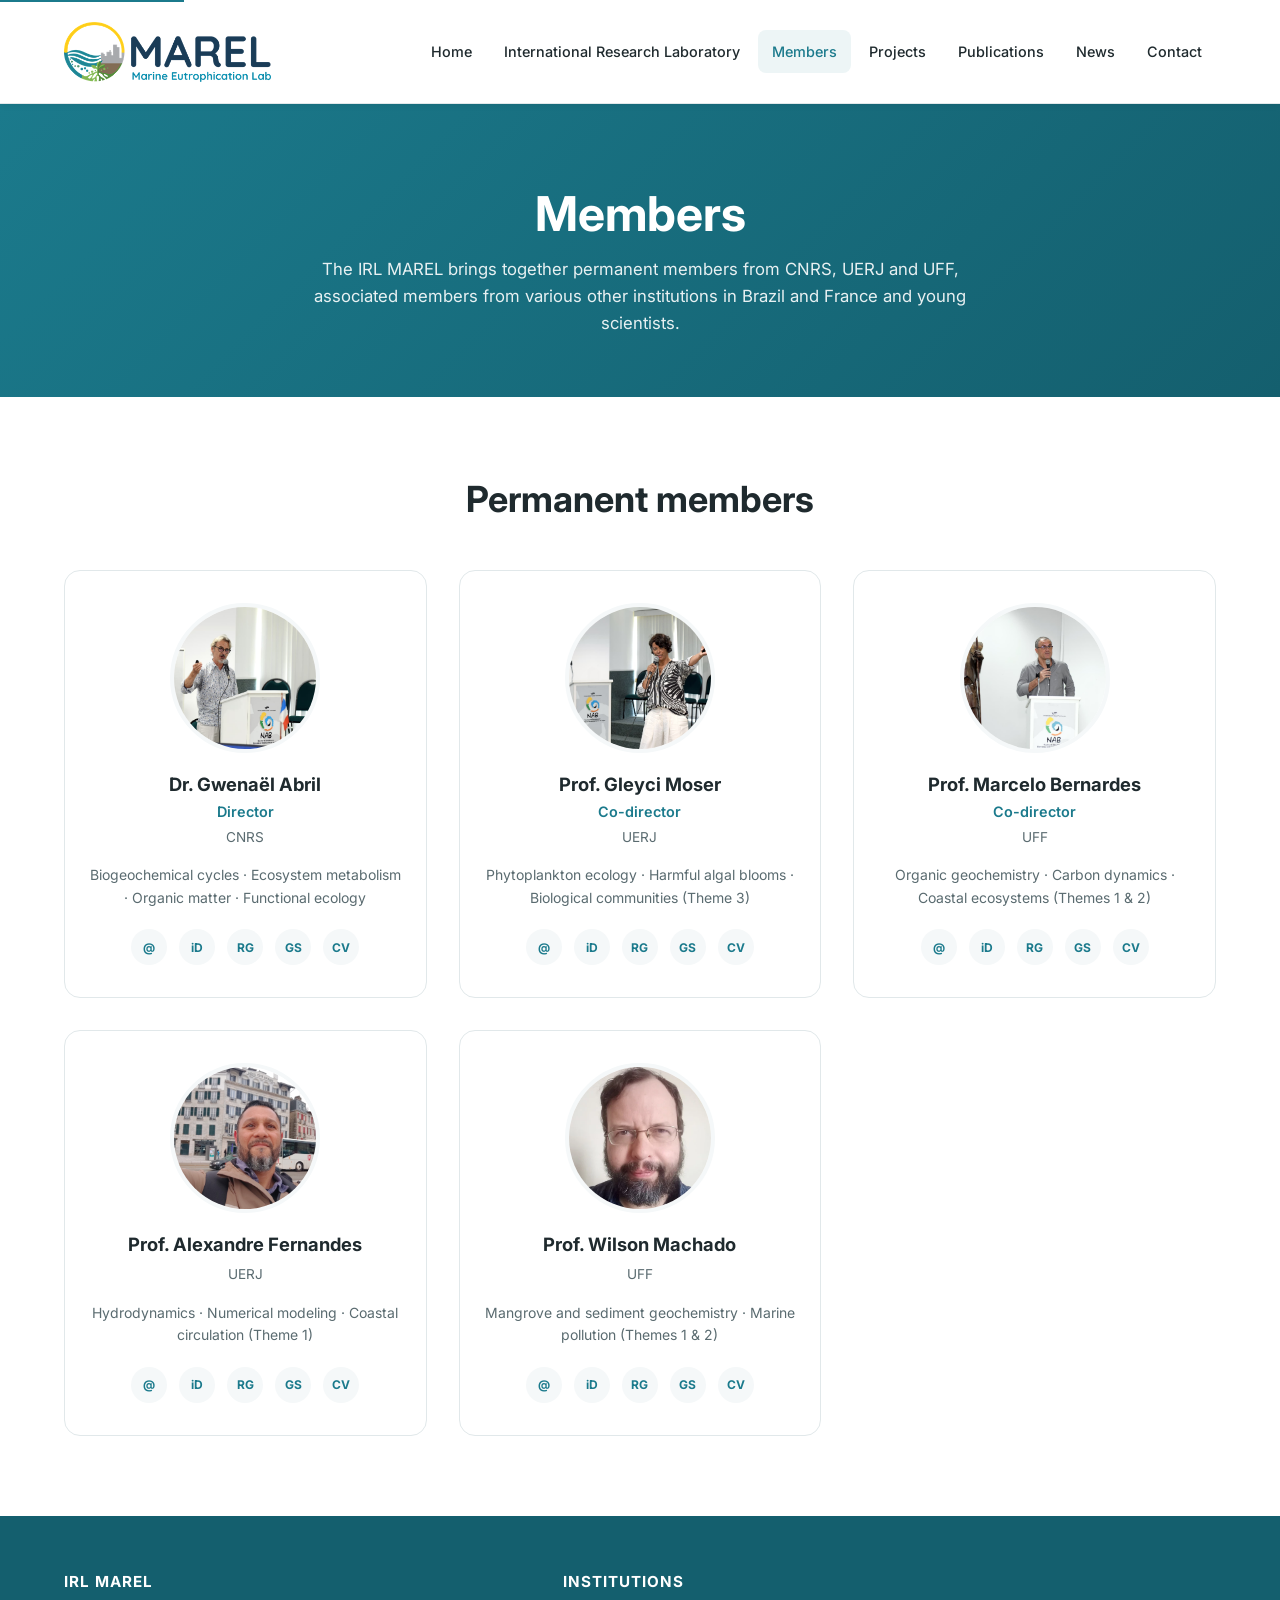
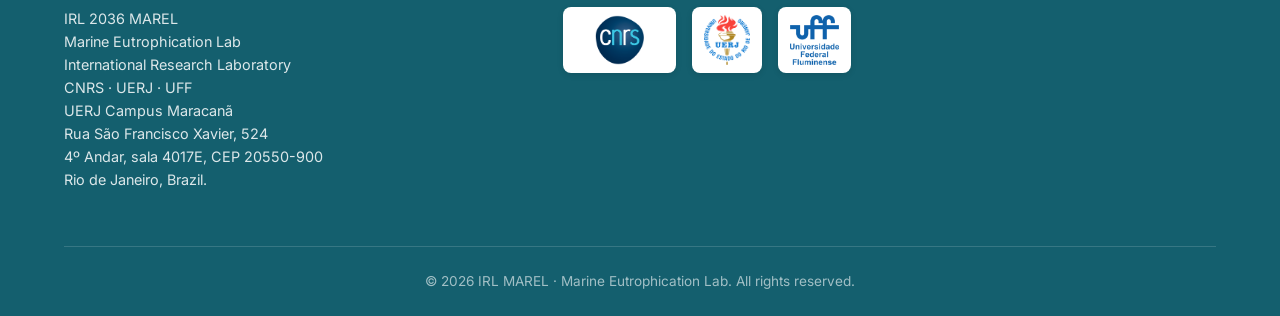
==== members.html @ f78516f1 "Initial commit via Netlify [skip ci]" ====
<!DOCTYPE html>
<html lang="en">
<head>
  <meta charset="UTF-8">
  <meta name="viewport" content="width=device-width, initial-scale=1.0">
  <meta name="description" content="Permanent members of the IRL MAREL - Marine Eutrophication Lab (CNRS, UERJ, UFF).">
  <meta name="keywords" content="MAREL members, CNRS, UERJ, UFF, marine eutrophication researchers">
  <meta name="author" content="IRL MAREL">

  <meta property="og:title" content="Members - IRL MAREL">
  <meta property="og:description" content="Meet the permanent researchers of the IRL MAREL.">
  <meta property="og:image" content="img/logo-marel-horizontal.png">
  <meta property="og:type" content="website">

  <title>Members - IRL MAREL</title>

  <link rel="icon" type="image/png" href="img/logo-icon.png">

  <link rel="preconnect" href="https://fonts.googleapis.com">
  <link rel="preconnect" href="https://fonts.gstatic.com" crossorigin>
  <link href="https://fonts.googleapis.com/css2?family=Inter:wght@400;500;600;700&display=swap" rel="stylesheet">

  <link rel="stylesheet" href="css/style.css">
</head>
<body>

  <a href="#main" class="skip-link">Skip to main content</a>

  <!-- =============================================
       HEADER
       ============================================= -->
  <header class="header">
    <div class="header__inner">
      <a href="index.html" class="header__logo" aria-label="MAREL Home">
        <img src="img/logo-marel-horizontal.png" alt="MAREL logo">
        <div class="header__logo-text">
          <strong>MAREL</strong>
          <span>Marine Eutrophication Lab</span>
        </div>
      </a>

      <button class="header__toggle" aria-label="Toggle navigation" aria-expanded="false">
        <span></span>
        <span></span>
        <span></span>
      </button>

      <nav class="header__nav" aria-label="Main navigation">
        <a href="index.html">Home</a>
        <a href="about.html">International Research Laboratory</a>
        <a href="members.html">Members</a>
        <a href="projects.html">Projects</a>
        <a href="publications.html">Publications</a>
        <a href="news.html">News</a>
        <a href="contactus.html">Contact</a>
      </nav>
    </div>
  </header>

  <!-- =============================================
       PAGE HEADER
       ============================================= -->
  <section class="page-header">
    <div class="container">
      <h1>Members</h1>
      <p>
The IRL MAREL brings together permanent members from CNRS, UERJ and UFF, associated members 
from various other institutions in Brazil and France and young scientists.

      </p>
    </div>
  </section>

  <!-- =============================================
       MEMBERS
       ============================================= -->
  <section class="section" id="main">
    <div class="container">

      <div class="section__header">
        <h2>Permanent members</h2>
        <p></p>
      </div>

      <div class="grid grid--3">

        <!-- ============================== -->
        <!-- GWENAËL ABRIL                  -->
        <!-- ============================== -->
        <div class="member-card">
          <img src="img/members/gwenael-abril.jpg" alt="Dr. Gwenaël Abril" class="member-card__photo">
          <h3 class="member-card__name">Dr. Gwenaël Abril</h3>
          <p class="member-card__role">Director</p>
          <p class="member-card__institution">CNRS</p>
          <p class="member-card__topics">
            Biogeochemical cycles &middot; Ecosystem metabolism &middot; Organic matter &middot; Functional ecology
          </p>
          <div class="member-card__links">
            <a href="mailto:gwenael.abril@cnrs.fr" title="Email" aria-label="Email">@</a>
            <a href="https://orcid.org/0000-0002-4914-086X" target="_blank" rel="noopener" title="ORCID" aria-label="ORCID">iD</a>
            <a href="https://www.researchgate.net/profile/Gwenael_Abril" target="_blank" rel="noopener" title="ResearchGate" aria-label="ResearchGate">RG</a>
            <a href="https://scholar.google.com/citations?user=j2sRczYAAAAJ&hl=fr" target="_blank" rel="noopener" title="Google Scholar" aria-label="Google Scholar">GS</a>
            <a href="http://lattes.cnpq.br/9993405268124811/" target="_blank" rel="noopener" title="Lattes" aria-label="Lattes">CV</a>
          </div>
        </div>

        <!-- ============================== -->
        <!-- GLEYCI MOSER                   -->
        <!-- ============================== -->
        <div class="member-card">
          <img src="img/members/gleyci-moser.jpg" alt="Prof. Gleyci Moser" class="member-card__photo">
          <h3 class="member-card__name">Prof. Gleyci Moser</h3>
          <p class="member-card__role">Co-director</p>
          <p class="member-card__institution">UERJ</p>
          <p class="member-card__topics">
            Phytoplankton ecology &middot; Harmful algal blooms &middot; Biological communities (Theme 3)
          </p>
          <div class="member-card__links">
            <a href="mailto:gleyci_moser@uerj.br" title="Email" aria-label="Email">@</a>
            <a href="https://orcid.org/0000-0003-3773-2400" target="_blank" rel="noopener" title="ORCID" aria-label="ORCID">iD</a>
            <a href="https://www.researchgate.net/profile/Gleyci-Moser" target="_blank" rel="noopener" title="ResearchGate" aria-label="ResearchGate">RG</a>
            <a href="https://scholar.google.com/citations?user=w4a06xMAAAAJ&hl=pt-BR" target="_blank" rel="noopener" title="Google Scholar" aria-label="Google Scholar">GS</a>
            <a href="http://lattes.cnpq.br/9518540102256518" target="_blank" rel="noopener" title="Lattes" aria-label="Lattes">CV</a>
          </div>
        </div>
   <!-- ============================== -->
        <!-- MARCELO BERNARDES              -->
        <!-- ============================== -->
        <div class="member-card">
          <img src="img/members/marcelo-bernardes.jpg" alt="Prof. Marcelo Bernardes" class="member-card__photo">
          <h3 class="member-card__name">Prof. Marcelo Bernardes</h3>
          <p class="member-card__role">Co-director</p>
          <p class="member-card__institution">UFF</p>
          <p class="member-card__topics">
            Organic geochemistry &middot; Carbon dynamics &middot; Coastal ecosystems (Themes 1 &amp; 2)
          </p>
          <div class="member-card__links">
            <a href="mailto:marcelobernardes@id.uff.br" title="Email" aria-label="Email">@</a>
            <a href="https://orcid.org/0000-0002-4338-4353" target="_blank" rel="noopener" title="ORCID" aria-label="ORCID">iD</a>
            <a href="https://www.researchgate.net/profile/Marcelo-Bernardes" target="_blank" rel="noopener" title="ResearchGate" aria-label="ResearchGate">RG</a>
            <a href="https://scholar.google.com/citations?user=9f7zR5MAAAAJ&hl=pt-BR&oi=ao" target="_blank" rel="noopener" title="Google Scholar" aria-label="Google Scholar">GS</a>
            <a href="http://lattes.cnpq.br/8743558276498679" target="_blank" rel="noopener" title="Lattes" aria-label="Lattes">CV</a>
          </div>
        </div>
        <!-- ============================== -->
        <!-- ALEXANDRE FERNANDES            -->
        <!-- ============================== -->
        <div class="member-card">
          <img src="img/members/alexandre-fernandes.jpg" alt="Prof. Alexandre Fernandes" class="member-card__photo">
          <h3 class="member-card__name">Prof. Alexandre Fernandes</h3>
          <p class="member-card__role"></p>
          <p class="member-card__institution">UERJ</p>
          <p class="member-card__topics">
            Hydrodynamics &middot; Numerical modeling &middot; Coastal circulation (Theme 1)
          </p>
          <div class="member-card__links">
            <a href="mailto:alexandre.fernandes@uerj.br" title="Email" aria-label="Email">@</a>
            <a href="https://orcid.org/0000-0001-6884-0303" target="_blank" rel="noopener" title="ORCID" aria-label="ORCID">iD</a>
            <a href="https://www.researchgate.net/profile/Alexandre-Fernandes-11" target="_blank" rel="noopener" title="ResearchGate" aria-label="ResearchGate">RG</a>
            <a href="https://scholar.google.com/citations?user=Gp66GxIAAAAJ&hl=pt-BR" target="_blank" rel="noopener" title="Google Scholar" aria-label="Google Scholar">GS</a>
            <a href="http://lattes.cnpq.br/8241085723655332" target="_blank" rel="noopener" title="Lattes" aria-label="Lattes">CV</a>
          </div>
        </div>
   
        <!-- ============================== -->
        <!-- WILSON MACHADO                 -->
        <!-- ============================== -->
        <div class="member-card">
          <img src="img/members/wilson-machado.jpg" alt="Prof. Wilson Machado" class="member-card__photo">
          <h3 class="member-card__name">Prof. Wilson Machado</h3>
          <p class="member-card__role"></p>
          <p class="member-card__institution">UFF</p>
          <p class="member-card__topics">
            Mangrove and sediment geochemistry &middot; Marine pollution (Themes 1 &amp; 2)
          </p>
          <div class="member-card__links">
            <a href="mailto:wilsonmachado@id.uff.br" title="Email" aria-label="Email">@</a>
            <a href="https://orcid.org/0000-0003-3117-8584" target="_blank" rel="noopener" title="ORCID" aria-label="ORCID">iD</a>
            <a href="https://www.researchgate.net/profile/Wilson-Machado" target="_blank" rel="noopener" title="ResearchGate" aria-label="ResearchGate">RG</a>
            <a href="https://scholar.google.com/citations?hl=pt-BR&user=5TL61qEAAAAJ" target="_blank" rel="noopener" title="Google Scholar" aria-label="Google Scholar">GS</a>
            <a href="http://lattes.cnpq.br/9250125302396616" target="_blank" rel="noopener" title="Lattes" aria-label="Lattes">CV</a>
          </div>
        </div>

      </div>

      <!-- =============================================
           NOTA SOBRE MEMBROS ASSOCIADOS
           (oculto por enquanto — reativar quando o professor autorizar)
           ============================================= -->
      <!--
      <div class="section__header mt-5">
        <h2>Associate members</h2>
        <p>
          Researchers from partner institutions collaborating with the MAREL
          on specific themes.
        </p>
      </div>

      <ul class="mt-3" style="display:flex; flex-direction:column; gap:12px;">
        <li><strong>Silvia Nascimento</strong> &mdash; UNIRIO &mdash; Ecology of dinoflagellates / harmful algal blooms</li>
        <li><strong>Vincent Vantrepotte</strong> &mdash; CNRS (IRD LMI TAPIOCA, Recife) &mdash; Remote sensing / water color</li>
        <li><strong>Pricilla Lange</strong> &mdash; UFRJ &mdash; Toxic phytoplankton blooms</li>
        <li><strong>Lino Sanders</strong> &mdash; UFRJ &mdash; Coastal water remote sensing / marine pollution</li>
        <li><strong>Laure Guillou</strong> &mdash; CNRS (Station Biologique de Roscoff) &mdash; Molecular biology / phytoplankton</li>
        <li><strong>Aurélia Mouret</strong> &mdash; Université d'Angers &mdash; Phosphorus geochemistry</li>
        <li><strong>Leticia Cotrim</strong> &mdash; UERJ &mdash; Marine biogeochemistry</li>
      </ul>
      -->

    </div>
  </section>

 <!-- FOOTER -->
  <footer class="footer">
    <div class="container">
      <div class="footer__grid">
        <div>
          <h4>IRL MAREL</h4>
          <p>
            IRL 2036 MAREL<br>
            Marine Eutrophication Lab<br>
            International Research Laboratory<br>
            CNRS &middot; UERJ &middot; UFF <br>
            UERJ Campus Maracanã <br>
            Rua São Francisco Xavier, 524 <br>
            4º Andar, sala 4017E, CEP 20550-900<br>
            Rio de Janeiro, Brazil.<br>         
          </p>
        </div>
        <div>
          <h4>Institutions</h4>
          <div class="footer__logos">
            <a href="https://www.cnrs.fr/" target="_blank" rel="noopener" title="CNRS"><img src="img/logos/cnrs.png" alt="CNRS"></a>
            <a href="https://www.uerj.br/" target="_blank" rel="noopener" title="UERJ"><img src="img/logos/uerj.png" alt="UERJ"></a>
            <a href="https://www.uff.br/" target="_blank" rel="noopener" title="UFF"><img src="img/logos/uff.png" alt="UFF"></a>
          </div>
        </div>
      </div>
      <div class="footer__bottom">
        &copy; <span id="year"></span> IRL MAREL &middot; Marine Eutrophication Lab. All rights reserved.
      </div>
    </div>
  </footer>

  <script>document.getElementById('year').textContent = new Date().getFullYear();</script>
  <script src="js/script.js"></script>
</body>
</html>
---- css/style.css ----
/* =========================================================
   MAREL - Marine Eutrophication Lab
   Global Stylesheet
   ========================================================= */

/* ---------- 1. RESET ---------- */
*,
*::before,
*::after {
  box-sizing: border-box;
  margin: 0;
  padding: 0;
}

html {
  scroll-behavior: smooth;
  -webkit-text-size-adjust: 100%;
}

body {
  font-family: 'Inter', 'Segoe UI', 'Helvetica Neue', Arial, sans-serif;
  font-size: 16px;
  line-height: 1.6;
  color: var(--color-text);
  background-color: var(--color-bg);
  overflow-x: hidden;
}

img {
  max-width: 100%;
  height: auto;
  display: block;
}

a {
  color: var(--color-primary);
  text-decoration: none;
  transition: color 0.2s ease;
}

a:hover {
  color: var(--color-secondary);
}

ul,
ol {
  list-style: none;
}

button {
  font-family: inherit;
  cursor: pointer;
  border: none;
  background: none;
}

/* ---------- 2. VARIÁVEIS (cores do logo MAREL) ---------- */
:root {
  /* Cores principais */
  --color-primary: #1B7A8C;        /* azul-petróleo */
  --color-primary-dark: #145F6E;   /* azul-petróleo escuro */
  --color-secondary: #4CAF50;      /* verde */
  --color-accent: #F2C200;         /* amarelo */
  --color-earth: #7A5C3E;          /* marrom */
  --color-gray: #9E9E9E;           /* cinza */

  /* Neutros */
  --color-text: #1F2A2E;
  --color-text-light: #5A6B70;
  --color-bg: #FFFFFF;
  --color-bg-alt: #F5F8F9;
  --color-border: #E1E8EA;

  /* Estados */
  --color-success: #4CAF50;
  --color-error: #D32F2F;

  /* Layout */
  --max-width: 1200px;
  --header-height: 104px;
  --radius: 8px;
  --radius-lg: 16px;

  /* Sombras */
  --shadow-sm: 0 2px 6px rgba(0, 0, 0, 0.06);
  --shadow-md: 0 4px 14px rgba(0, 0, 0, 0.08);
  --shadow-lg: 0 10px 30px rgba(0, 0, 0, 0.12);

  /* Transições */
  --transition: 0.25s ease;
}

/* ---------- 3. TIPOGRAFIA ---------- */
h1, h2, h3, h4, h5, h6 {
  font-weight: 700;
  line-height: 1.25;
  color: var(--color-text);
  margin-bottom: 0.6em;
}

h1 { font-size: clamp(2rem, 4vw, 3rem); }
h2 { font-size: clamp(1.6rem, 3vw, 2.25rem); }
h3 { font-size: clamp(1.25rem, 2vw, 1.5rem); }
h4 { font-size: 1.125rem; }

p {
  margin-bottom: 1em;
  color: var(--color-text-light);
}

p.lead {
  font-size: 1.125rem;
  color: var(--color-text);
}

/* ---------- 4. LAYOUT BASE ---------- */
.container {
  max-width: var(--max-width);
  margin: 0 auto;
  padding: 0 24px;
  width: 100%;
}

.section {
  padding: 80px 0;
}

.section--alt {
  background-color: var(--color-bg-alt);
}

.section__header {
  text-align: center;
  max-width: 720px;
  margin: 0 auto 48px;
}

.section__header h2 {
  margin-bottom: 12px;
}

.section__header p {
  font-size: 1.05rem;
}

/* Grid utilitário */
.grid {
  display: grid;
  gap: 32px;
}

.grid--2 { grid-template-columns: repeat(2, 1fr); }
.grid--3 { grid-template-columns: repeat(3, 1fr); }
.grid--4 { grid-template-columns: repeat(4, 1fr); }

@media (max-width: 900px) {
  .grid--3,
  .grid--4 { grid-template-columns: repeat(2, 1fr); }
}

@media (max-width: 600px) {
  .grid--2,
  .grid--3,
  .grid--4 { grid-template-columns: 1fr; }
  .section { padding: 56px 0; }
}
/* ---------- 5. HEADER / MENU ---------- */
.header {
  position: sticky;
  top: 0;
  z-index: 1000;
  background-color: var(--color-bg);
  border-bottom: 1px solid var(--color-border);
  height: var(--header-height);
  display: flex;
  align-items: center;
  box-shadow: var(--shadow-sm);
}

.header__inner {
  display: flex;
  align-items: center;
  justify-content: space-between;
  width: 100%;
  max-width: var(--max-width);
  margin: 0 auto;
  padding: 0 24px;
}

.header__logo {
  display: flex;
  align-items: center;
  flex-shrink: 0;
}

.header__logo img {
  height: 60px;
  width: auto;
  transition: transform var(--transition);
}

.header__logo:hover img {
  transform: scale(1.04);
}
/* Ajuste do logo em telas pequenas */
@media (max-width: 600px) {
  .header__logo img {
    height: 56px;
  }

  :root {
    --header-height: 72px;
  }
}
/* Texto ao lado do logo: oculto por enquanto.
   Para reativar, basta remover o display: none. */

.header__logo-text {
  display: none;
}

.header__nav {
  display: flex;
  align-items: center;
  gap: 4px;
}

.header__nav a {
  font-size: 0.9rem;
  font-weight: 500;
  color: var(--color-text);
  padding: 10px 14px;
  border-radius: var(--radius);
  transition: all var(--transition);
  white-space: nowrap;
}

.header__nav a:hover {
  background-color: var(--color-bg-alt);
  color: var(--color-primary);
}

.header__nav a.is-active {
  color: var(--color-primary);
  background-color: rgba(27, 122, 140, 0.08);
}

/* Menu mobile (hambúrguer) */
.header__toggle {
  display: none;
  flex-direction: column;
  justify-content: space-between;
  width: 28px;
  height: 22px;
  background: none;
  border: none;
  cursor: pointer;
}

.header__toggle span {
  display: block;
  height: 3px;
  width: 100%;
  background-color: var(--color-primary);
  border-radius: 2px;
  transition: all var(--transition);
}

@media (max-width: 1024px) {
  .header__nav {
    position: fixed;
    top: var(--header-height);
    left: 0;
    right: 0;
    background-color: var(--color-bg);
    flex-direction: column;
    align-items: stretch;
    padding: 16px 24px 24px;
    border-bottom: 1px solid var(--color-border);
    box-shadow: var(--shadow-md);
    transform: translateY(-120%);
    opacity: 0;
    visibility: hidden;
    transition: all var(--transition);
  }

  .header__nav.is-open {
    transform: translateY(0);
    opacity: 1;
    visibility: visible;
  }

  .header__nav a {
    padding: 14px 0;
    border-bottom: 1px solid var(--color-border);
    border-radius: 0;
  }

  .header__nav a:last-child {
    border-bottom: none;
  }

  .header__toggle {
    display: flex;
  }

  .header__toggle.is-open span:nth-child(1) {
    transform: translateY(9px) rotate(45deg);
  }

  .header__toggle.is-open span:nth-child(2) {
    opacity: 0;
  }

  .header__toggle.is-open span:nth-child(3) {
    transform: translateY(-9px) rotate(-45deg);
  }
}

/* ---------- 6. HERO (Home) ---------- */
.hero {
  position: relative;
  min-height: 540px;
  display: flex;
  align-items: center;
  background: linear-gradient(135deg, rgba(27, 122, 140, 0.85), rgba(20, 95, 110, 0.9)),
              url('../img/hero-home.jpg') center/cover no-repeat;
  color: #FFFFFF;
  text-align: left;
  padding: 80px 0;
}

.hero__content {
  max-width: 700px;
}

.hero__title {
  color: #FFFFFF;
  font-size: clamp(2rem, 4.5vw, 3.25rem);
  margin-bottom: 16px;
}

.hero__subtitle {
  font-size: clamp(1rem, 1.8vw, 1.25rem);
  color: rgba(255, 255, 255, 0.92);
  margin-bottom: 32px;
  max-width: 600px;
}

.hero__actions {
  display: flex;
  gap: 16px;
  flex-wrap: wrap;
}

/* ---------- 7. BOTÕES ---------- */
.btn {
  display: inline-flex;
  align-items: center;
  justify-content: center;
  gap: 8px;
  padding: 12px 24px;
  font-size: 0.95rem;
  font-weight: 600;
  border-radius: var(--radius);
  transition: all var(--transition);
  text-align: center;
  cursor: pointer;
  border: 2px solid transparent;
}

.btn--primary {
  background-color: var(--color-primary);
  color: #FFFFFF;
}

.btn--primary:hover {
  background-color: var(--color-primary-dark);
  color: #FFFFFF;
  transform: translateY(-2px);
  box-shadow: var(--shadow-md);
}

.btn--secondary {
  background-color: transparent;
  color: #FFFFFF;
  border-color: #FFFFFF;
}

.btn--secondary:hover {
  background-color: #FFFFFF;
  color: var(--color-primary);
}

.btn--outline {
  background-color: transparent;
  color: var(--color-primary);
  border-color: var(--color-primary);
}

.btn--outline:hover {
  background-color: var(--color-primary);
  color: #FFFFFF;
}

/* ---------- 8. CARDS ---------- */
.card {
  background-color: var(--color-bg);
  border: 1px solid var(--color-border);
  border-radius: var(--radius-lg);
  overflow: hidden;
  transition: all var(--transition);
  height: 100%;
  display: flex;
  flex-direction: column;
}

.card:hover {
  transform: translateY(-4px);
  box-shadow: var(--shadow-lg);
  border-color: var(--color-primary);
}

.card__image {
  width: 100%;
  aspect-ratio: 16 / 9;
  object-fit: cover;
  background-color: var(--color-bg-alt);
}

.card__body {
  padding: 24px;
  flex: 1;
  display: flex;
  flex-direction: column;
}

.card__title {
  font-size: 1.15rem;
  margin-bottom: 8px;
  color: var(--color-text);
}

.card__meta {
  font-size: 0.85rem;
  color: var(--color-primary);
  font-weight: 600;
  text-transform: uppercase;
  letter-spacing: 0.5px;
  margin-bottom: 12px;
}

.card__text {
  font-size: 0.95rem;
  color: var(--color-text-light);
  flex: 1;
}

.card__link {
  margin-top: 16px;
  font-weight: 600;
  font-size: 0.9rem;
  display: inline-flex;
  align-items: center;
  gap: 6px;
}

.card__link::after {
  content: '→';
  transition: transform var(--transition);
}

.card__link:hover::after {
  transform: translateX(4px);
}

/* ---------- 9. MEMBER CARD ---------- */
.member-card {
  background-color: var(--color-bg);
  border: 1px solid var(--color-border);
  border-radius: var(--radius-lg);
  padding: 32px 24px;
  text-align: center;
  transition: all var(--transition);
  height: 100%;
  display: flex;
  flex-direction: column;
}

.member-card:hover {
  box-shadow: var(--shadow-md);
  border-color: var(--color-primary);
}

.member-card__photo {
  width: 150px;
  height: 150px;
  border-radius: 50%;
  object-fit: cover;
  margin: 0 auto 20px;
  border: 4px solid var(--color-bg-alt);
  background-color: var(--color-bg-alt);
}

.member-card__name {
  font-size: 1.15rem;
  margin-bottom: 4px;
  color: var(--color-text);
}

.member-card__role {
  font-size: 0.9rem;
  color: var(--color-primary);
  font-weight: 600;
  margin-bottom: 4px;
}

.member-card__institution {
  font-size: 0.85rem;
  color: var(--color-text-light);
  margin-bottom: 16px;
}

.member-card__topics {
  font-size: 0.875rem;
  color: var(--color-text-light);
  margin-bottom: 20px;
  flex: 1;
}

.member-card__links {
  display: flex;
  justify-content: center;
  gap: 12px;
  flex-wrap: wrap;
}

.member-card__links a {
  display: inline-flex;
  align-items: center;
  justify-content: center;
  width: 36px;
  height: 36px;
  border-radius: 50%;
  background-color: var(--color-bg-alt);
  color: var(--color-primary);
  font-size: 0.75rem;
  font-weight: 700;
  transition: all var(--transition);
}

.member-card__links a:hover {
  background-color: var(--color-primary);
  color: #FFFFFF;
  transform: translateY(-2px);
}

/* ---------- 10. FOOTER ---------- */
.footer {
  background-color: var(--color-primary-dark);
  color: rgba(255, 255, 255, 0.85);
  padding: 56px 0 24px;
  margin-top: 0;
}

.footer__grid {
  display: grid;
  grid-template-columns: 1.5fr 1fr 1fr;
  gap: 40px;
  margin-bottom: 40px;
}

@media (max-width: 800px) {
  .footer__grid {
    grid-template-columns: 1fr;
    gap: 32px;
  }
}

.footer h4 {
  color: #FFFFFF;
  font-size: 0.95rem;
  text-transform: uppercase;
  letter-spacing: 1px;
  margin-bottom: 16px;
}

.footer p,
.footer a {
  color: rgba(255, 255, 255, 0.85);
  font-size: 0.9rem;
}

.footer a:hover {
  color: var(--color-accent);
}

.footer__logos {
  display: flex;
  align-items: center;
  gap: 20px;
  flex-wrap: wrap;
  margin-top: 8px;
}

/* ---------- 10. FOOTER ---------- */
/* ... (outros códigos do footer) ... */

.footer__logos {
  display: flex;
  align-items: center;
  gap: 16px;
  flex-wrap: wrap;
  margin-top: 8px;
}

.footer__logos a {
  display: inline-block;
  transition: transform var(--transition), opacity var(--transition);
  background-color: #FFFFFF;
  padding: 8px 12px;
  border-radius: 8px;
  box-shadow: 0 2px 6px rgba(0,0,0,0.1);
}

.footer__logos a:hover {
  transform: scale(1.08) translateY(-3px);
  box-shadow: 0 6px 16px rgba(0,0,0,0.2);
}

.footer__logos img {
  height: 50px; /* Aumentado de 40px para 50px */
  width: auto;
  display: block;
}

.footer__links {
  display: flex;
  flex-direction: column;
  gap: 8px;
}

.footer__social {
  display: flex;
  align-items: center;
  gap: 12px;
  margin-top: 12px;
}

.footer__social a {
  display: inline-flex;
  align-items: center;
  justify-content: center;
  width: 40px;
  height: 40px;
  border-radius: 50%;
  background-color: rgba(255, 255, 255, 0.1);
  transition: all var(--transition);
}

.footer__social a:hover {
  background-color: var(--color-accent);
  color: var(--color-primary-dark);
  transform: translateY(-2px);
}

.footer__social svg {
  width: 20px;
  height: 20px;
  fill: currentColor;
}

.footer__bottom {
  border-top: 1px solid rgba(255, 255, 255, 0.15);
  padding-top: 24px;
  text-align: center;
  font-size: 0.85rem;
  color: rgba(255, 255, 255, 0.6);
}
/* ---------- 11. FORMULÁRIO (Contact) ---------- */
.form {
  max-width: 640px;
  margin: 0 auto;
}

.form__group {
  margin-bottom: 20px;
}

.form__label {
  display: block;
  font-size: 0.9rem;
  font-weight: 600;
  color: var(--color-text);
  margin-bottom: 8px;
}

.form__label .required {
  color: var(--color-error);
  margin-left: 4px;
}

.form__input,
.form__textarea,
.form__select {
  width: 100%;
  padding: 12px 16px;
  font-size: 1rem;
  font-family: inherit;
  color: var(--color-text);
  background-color: var(--color-bg);
  border: 1px solid var(--color-border);
  border-radius: var(--radius);
  transition: border-color var(--transition), box-shadow var(--transition);
}

.form__input:focus,
.form__textarea:focus,
.form__select:focus {
  outline: none;
  border-color: var(--color-primary);
  box-shadow: 0 0 0 3px rgba(27, 122, 140, 0.15);
}

.form__textarea {
  min-height: 160px;
  resize: vertical;
}

.form__actions {
  text-align: center;
  margin-top: 24px;
}

.form__note {
  font-size: 0.85rem;
  color: var(--color-text-light);
  text-align: center;
  margin-top: 16px;
}

.form__status {
  padding: 14px 20px;
  border-radius: var(--radius);
  margin-bottom: 24px;
  font-size: 0.95rem;
  text-align: center;
  display: none;
}

.form__status.is-success {
  display: block;
  background-color: rgba(76, 175, 80, 0.1);
  color: var(--color-success);
  border: 1px solid var(--color-success);
}

.form__status.is-error {
  display: block;
  background-color: rgba(211, 47, 47, 0.1);
  color: var(--color-error);
  border: 1px solid var(--color-error);
}

/* ---------- 12. CONTACT INFO ---------- */
.contact-info {
  display: grid;
  grid-template-columns: repeat(2, 1fr);
  gap: 24px;
  margin-top: 48px;
}

@media (max-width: 700px) {
  .contact-info {
    grid-template-columns: 1fr;
  }
}

.contact-info__item {
  background-color: var(--color-bg-alt);
  border-radius: var(--radius-lg);
  padding: 24px;
  text-align: center;
  transition: all var(--transition);
}

.contact-info__item:hover {
  background-color: var(--color-bg);
  box-shadow: var(--shadow-sm);
}

.contact-info__icon {
  width: 48px;
  height: 48px;
  margin: 0 auto 12px;
  border-radius: 50%;
  background-color: var(--color-primary);
  color: #FFFFFF;
  display: flex;
  align-items: center;
  justify-content: center;
  font-size: 1.25rem;
}

.contact-info__label {
  font-size: 0.85rem;
  font-weight: 600;
  color: var(--color-primary);
  text-transform: uppercase;
  letter-spacing: 0.5px;
  margin-bottom: 8px;
}

.contact-info__value {
  font-size: 0.95rem;
  color: var(--color-text);
  word-break: break-word;
}

.contact-info__value a {
  color: var(--color-primary);
  font-weight: 500;
}

/* ---------- 13. PUBLICAÇÕES ---------- */
.publication {
  background-color: var(--color-bg);
  border-left: 4px solid var(--color-primary);
  border-radius: var(--radius);
  padding: 20px 24px;
  margin-bottom: 20px;
  transition: all var(--transition);
}

.publication:hover {
  background-color: var(--color-bg-alt);
  border-left-color: var(--color-secondary);
  box-shadow: var(--shadow-sm);
}

.publication__title {
  font-size: 1rem;
  font-weight: 600;
  color: var(--color-text);
  margin-bottom: 8px;
  line-height: 1.4;
}

.publication__authors {
  font-size: 0.9rem;
  color: var(--color-text-light);
  margin-bottom: 6px;
}

.publication__journal {
  font-size: 0.9rem;
  color: var(--color-text-light);
  font-style: italic;
  margin-bottom: 10px;
}

.publication__doi {
  font-size: 0.85rem;
  font-weight: 500;
}

.publication__doi a {
  color: var(--color-primary);
  word-break: break-all;
}

/* ---------- 14. NOTÍCIAS ---------- */
.news-item {
  display: grid;
  grid-template-columns: 140px 1fr;
  gap: 24px;
  padding: 20px 0;
  border-bottom: 1px solid var(--color-border);
  align-items: start;
}

.news-item:last-child {
  border-bottom: none;
}

@media (max-width: 600px) {
  .news-item {
    grid-template-columns: 1fr;
    gap: 12px;
  }
}

.news-item__date {
  font-size: 0.9rem;
  font-weight: 700;
  color: var(--color-primary);
  text-transform: uppercase;
  letter-spacing: 0.5px;
}

.news-item__title {
  font-size: 1.05rem;
  font-weight: 600;
  color: var(--color-text);
  margin-bottom: 6px;
}

.news-item__text {
  font-size: 0.9rem;
  color: var(--color-text-light);
}

/* ---------- 15. TIMELINE / HISTÓRICO ---------- */
.timeline {
  position: relative;
  padding-left: 32px;
  border-left: 2px solid var(--color-border);
}

.timeline__item {
  position: relative;
  padding-bottom: 32px;
}

.timeline__item:last-child {
  padding-bottom: 0;
}

.timeline__item::before {
  content: '';
  position: absolute;
  left: -39px;
  top: 6px;
  width: 14px;
  height: 14px;
  border-radius: 50%;
  background-color: var(--color-primary);
  border: 3px solid var(--color-bg);
  box-shadow: 0 0 0 2px var(--color-primary);
}

.timeline__year {
  font-size: 0.85rem;
  font-weight: 700;
  color: var(--color-primary);
  text-transform: uppercase;
  letter-spacing: 0.5px;
  margin-bottom: 4px;
}

.timeline__title {
  font-size: 1.05rem;
  font-weight: 600;
  color: var(--color-text);
  margin-bottom: 4px;
}

.timeline__text {
  font-size: 0.9rem;
  color: var(--color-text-light);
}

/* ---------- 16. UTILITÁRIOS ---------- */
.text-center { text-align: center; }
.text-left   { text-align: left; }
.text-right  { text-align: right; }

.mt-0 { margin-top: 0; }
.mt-1 { margin-top: 8px; }
.mt-2 { margin-top: 16px; }
.mt-3 { margin-top: 24px; }
.mt-4 { margin-top: 32px; }
.mt-5 { margin-top: 48px; }

.mb-0 { margin-bottom: 0; }
.mb-1 { margin-bottom: 8px; }
.mb-2 { margin-bottom: 16px; }
.mb-3 { margin-bottom: 24px; }
.mb-4 { margin-bottom: 32px; }
.mb-5 { margin-bottom: 48px; }

.hidden { display: none !important; }

/* Breadcrumb / page header */
.page-header {
  background: linear-gradient(135deg, var(--color-primary), var(--color-primary-dark));
  color: #FFFFFF;
  padding: 80px 0 60px;
  text-align: center;
}

.page-header h1 {
  color: #FFFFFF;
  margin-bottom: 12px;
}

.page-header p {
  color: rgba(255, 255, 255, 0.9);
  max-width: 720px;
  margin: 0 auto;
  font-size: 1.05rem;
}

/* ---------- 17. ACESSIBILIDADE ---------- */
:focus-visible {
  outline: 3px solid var(--color-accent);
  outline-offset: 2px;
}

.skip-link {
  position: absolute;
  top: -40px;
  left: 0;
  background: var(--color-primary);
  color: #FFFFFF;
  padding: 8px 16px;
  z-index: 9999;
  transition: top var(--transition);
}

.skip-link:focus {
  top: 0;
}

/* ---------- 18. PRINT ---------- */
@media print {
  .header,
  .footer,
  .hero__actions,
  .form__actions {
    display: none;
  }

  body {
    color: #000;
    background: #FFF;
  }

  a {
    color: #000;
    text-decoration: underline;
  }
}
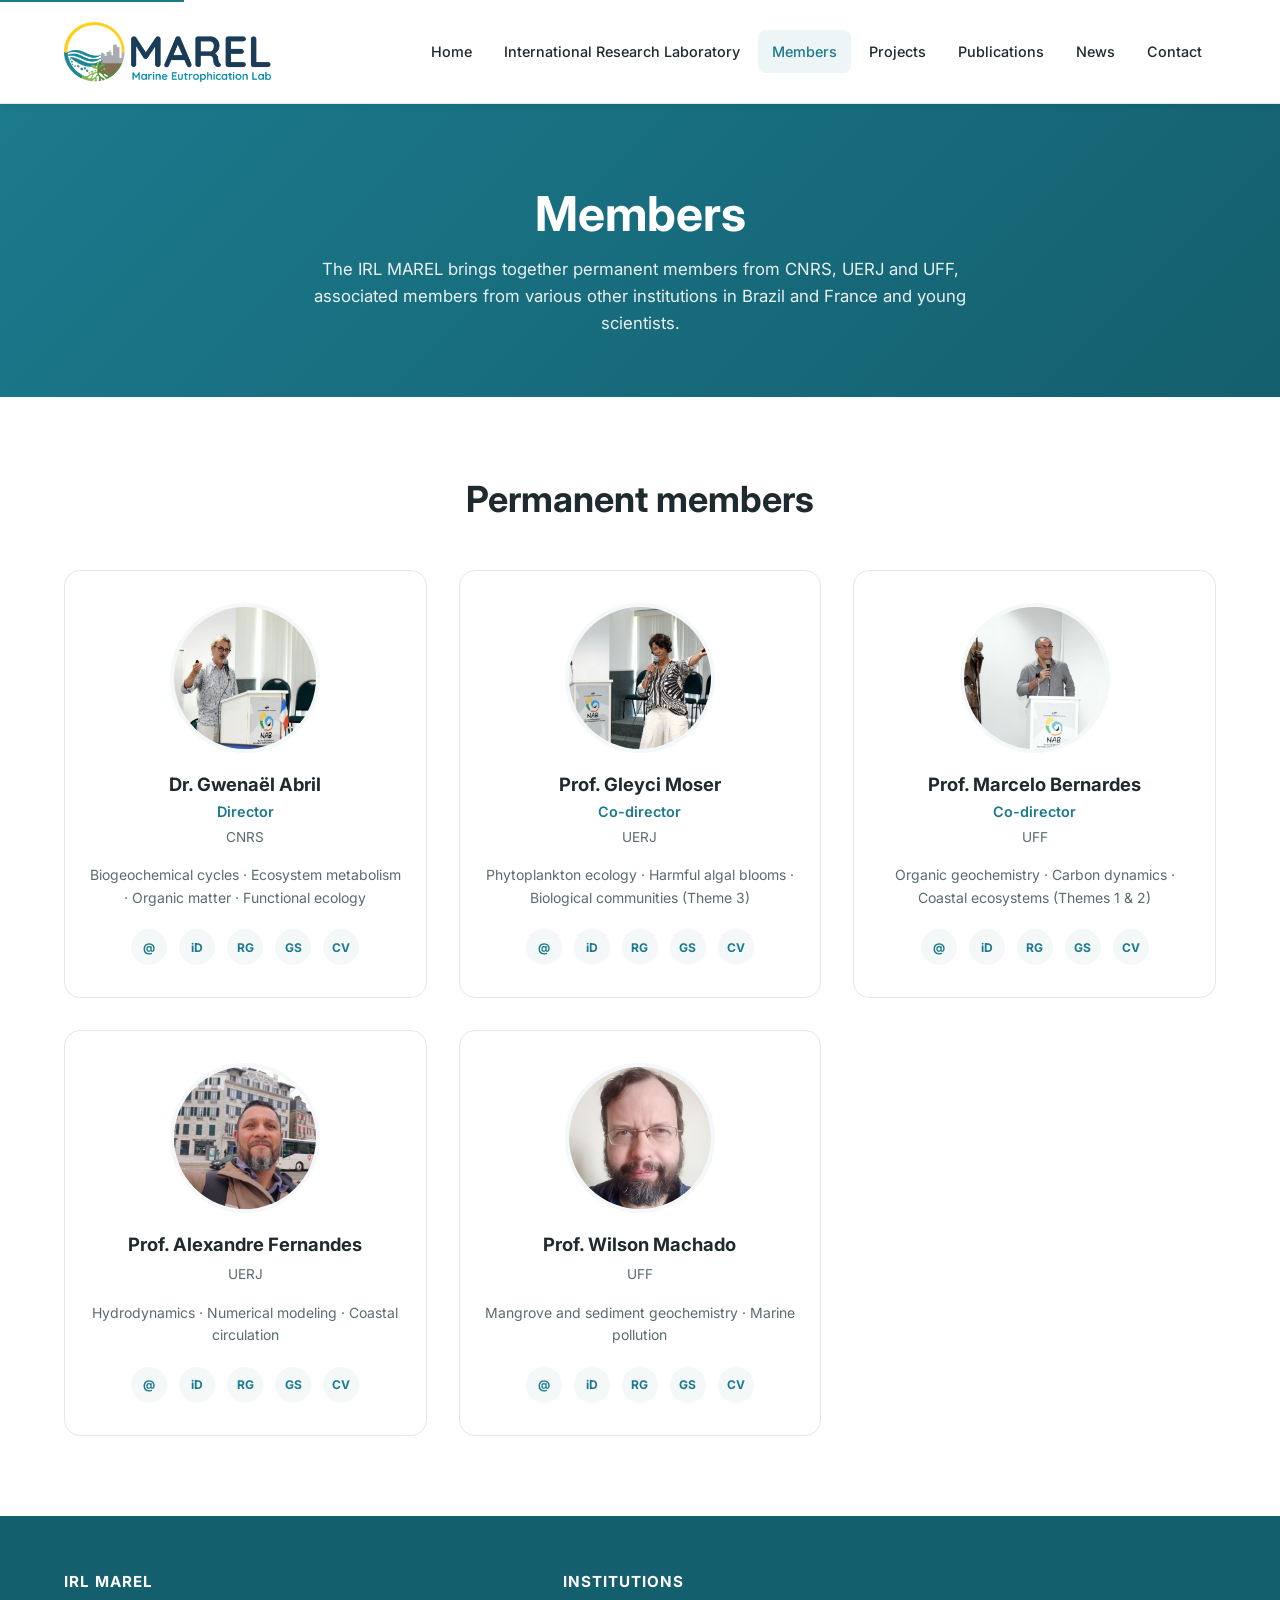
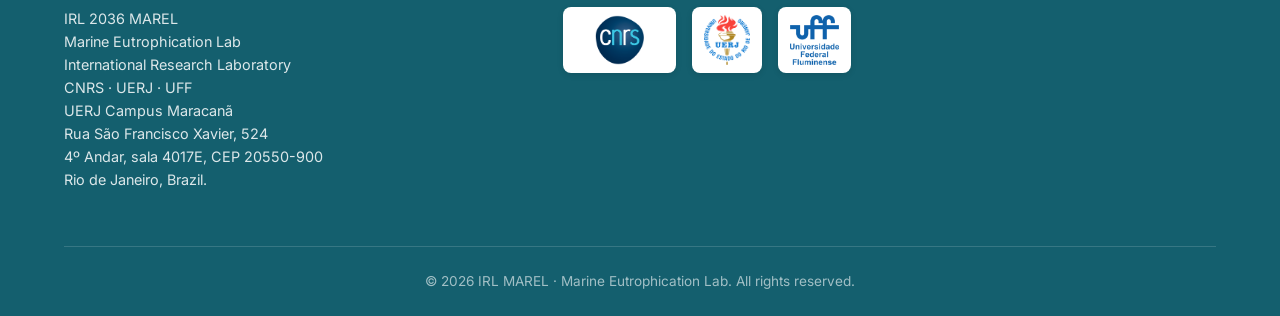
==== commit 69d1dce9: "Update members.html atualização do código, retirada do theme 1 e 2" ====
--- a/members.html
+++ b/members.html
@@ -151,7 +151,7 @@
           <p class="member-card__role"></p>
           <p class="member-card__institution">UERJ</p>
           <p class="member-card__topics">
-            Hydrodynamics &middot; Numerical modeling &middot; Coastal circulation (Theme 1)
+            Hydrodynamics &middot; Numerical modeling &middot; Coastal circulation
           </p>
           <div class="member-card__links">
             <a href="mailto:alexandre.fernandes@uerj.br" title="Email" aria-label="Email">@</a>
@@ -171,7 +171,7 @@
           <p class="member-card__role"></p>
           <p class="member-card__institution">UFF</p>
           <p class="member-card__topics">
-            Mangrove and sediment geochemistry &middot; Marine pollution (Themes 1 &amp; 2)
+            Mangrove and sediment geochemistry &middot; Marine pollution 
           </p>
           <div class="member-card__links">
             <a href="mailto:wilsonmachado@id.uff.br" title="Email" aria-label="Email">@</a>
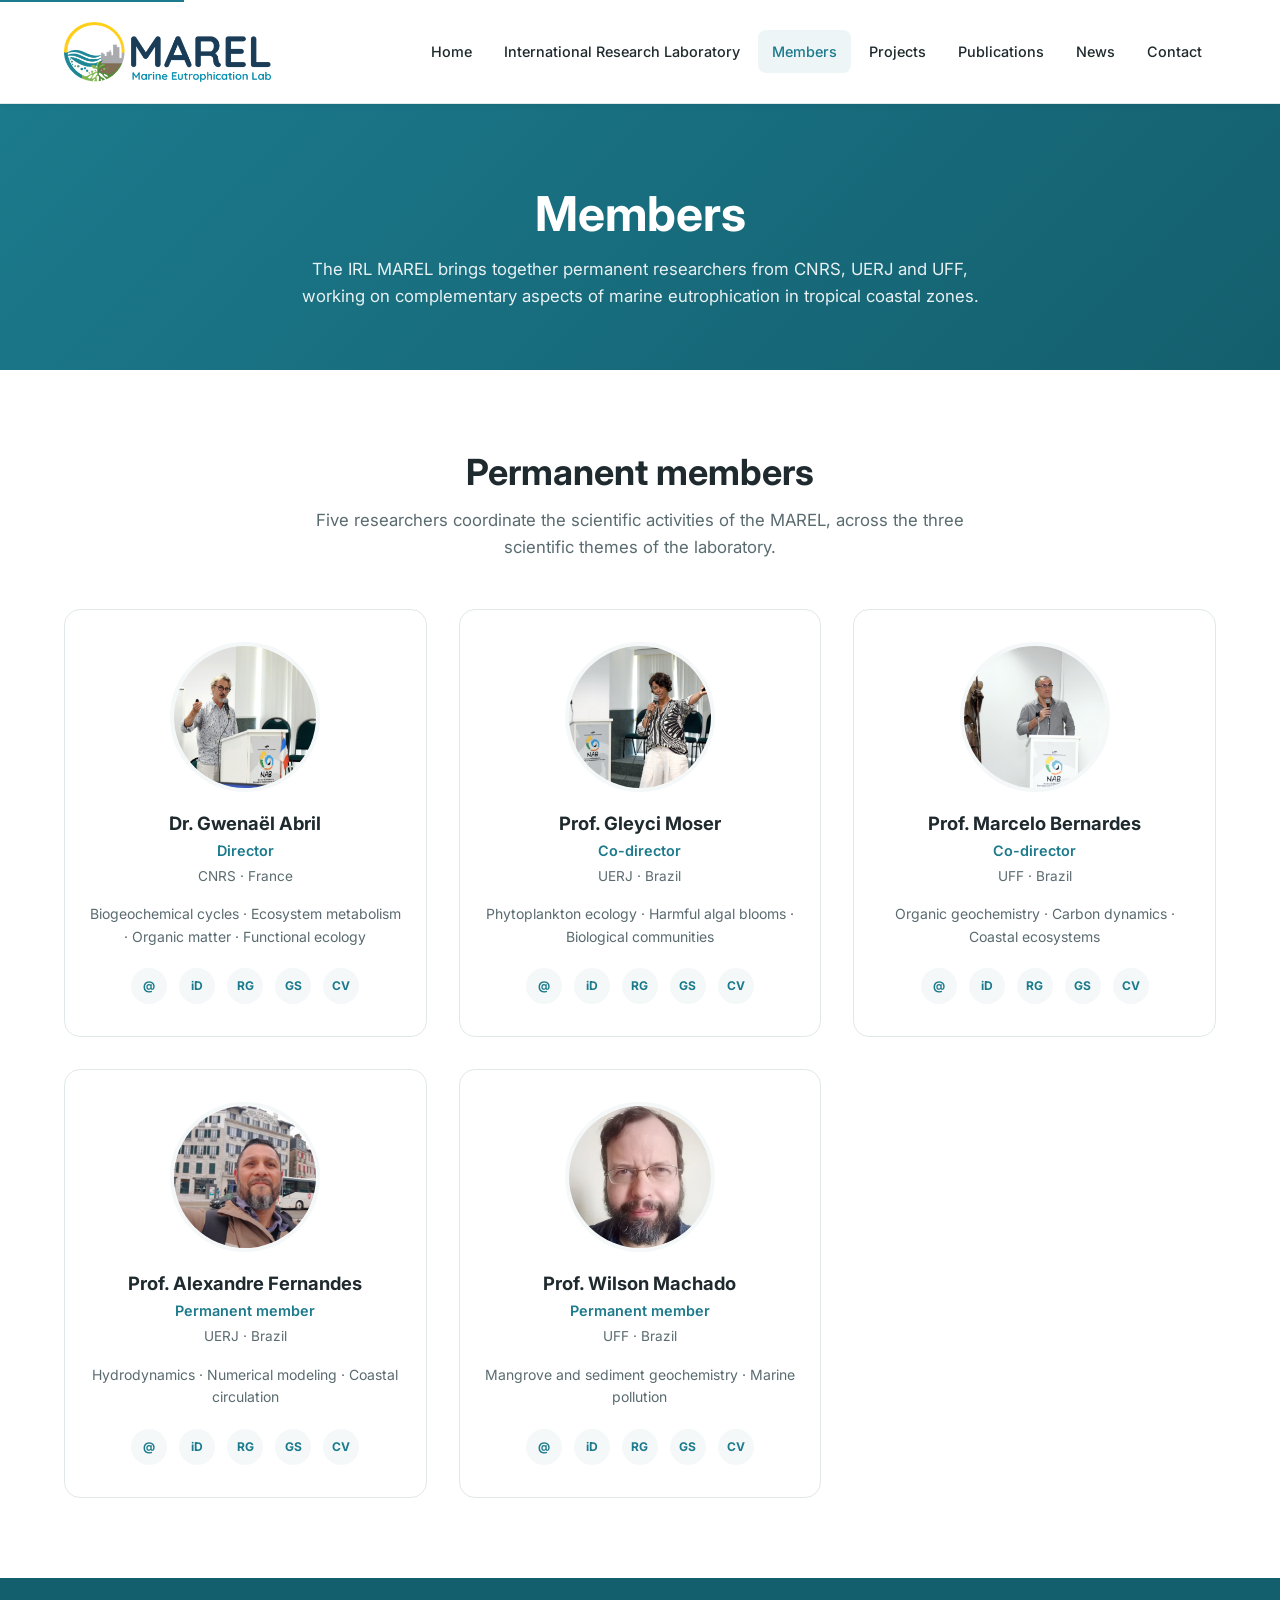
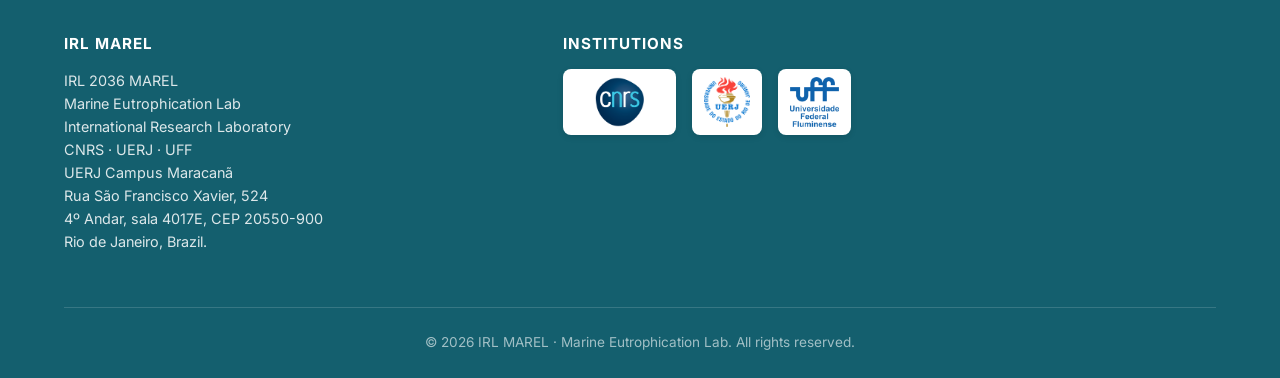
==== commit f37c2d53: "Update members.html atualização Theme 3 e Theme 4 - apagados" ====
--- a/members.html
+++ b/members.html
@@ -14,7 +14,7 @@
 
   <title>Members - IRL MAREL</title>
 
-  <link rel="icon" type="image/png" href="img/logo-icon.png">
+  <link rel="icon" type="image/png" href="img/logo-marel-horizontal.png">
 
   <link rel="preconnect" href="https://fonts.googleapis.com">
   <link rel="preconnect" href="https://fonts.gstatic.com" crossorigin>
@@ -64,9 +64,8 @@
     <div class="container">
       <h1>Members</h1>
       <p>
-The IRL MAREL brings together permanent members from CNRS, UERJ and UFF, associated members 
-from various other institutions in Brazil and France and young scientists.
-
+        The IRL MAREL brings together permanent researchers from CNRS, UERJ and UFF,
+        working on complementary aspects of marine eutrophication in tropical coastal zones.
       </p>
     </div>
   </section>
@@ -79,7 +78,10 @@
 
       <div class="section__header">
         <h2>Permanent members</h2>
-        <p></p>
+        <p>
+          Five researchers coordinate the scientific activities of the MAREL,
+          across the three scientific themes of the laboratory.
+        </p>
       </div>
 
       <div class="grid grid--3">
@@ -91,7 +93,7 @@
           <img src="img/members/gwenael-abril.jpg" alt="Dr. Gwenaël Abril" class="member-card__photo">
           <h3 class="member-card__name">Dr. Gwenaël Abril</h3>
           <p class="member-card__role">Director</p>
-          <p class="member-card__institution">CNRS</p>
+          <p class="member-card__institution">CNRS &middot; France</p>
           <p class="member-card__topics">
             Biogeochemical cycles &middot; Ecosystem metabolism &middot; Organic matter &middot; Functional ecology
           </p>
@@ -111,9 +113,9 @@
           <img src="img/members/gleyci-moser.jpg" alt="Prof. Gleyci Moser" class="member-card__photo">
           <h3 class="member-card__name">Prof. Gleyci Moser</h3>
           <p class="member-card__role">Co-director</p>
-          <p class="member-card__institution">UERJ</p>
-          <p class="member-card__topics">
-            Phytoplankton ecology &middot; Harmful algal blooms &middot; Biological communities (Theme 3)
+          <p class="member-card__institution">UERJ &middot; Brazil</p>
+          <p class="member-card__topics">
+            Phytoplankton ecology &middot; Harmful algal blooms &middot; Biological communities
           </p>
           <div class="member-card__links">
             <a href="mailto:gleyci_moser@uerj.br" title="Email" aria-label="Email">@</a>
@@ -123,16 +125,17 @@
             <a href="http://lattes.cnpq.br/9518540102256518" target="_blank" rel="noopener" title="Lattes" aria-label="Lattes">CV</a>
           </div>
         </div>
-   <!-- ============================== -->
+
+        <!-- ============================== -->
         <!-- MARCELO BERNARDES              -->
         <!-- ============================== -->
         <div class="member-card">
           <img src="img/members/marcelo-bernardes.jpg" alt="Prof. Marcelo Bernardes" class="member-card__photo">
           <h3 class="member-card__name">Prof. Marcelo Bernardes</h3>
           <p class="member-card__role">Co-director</p>
-          <p class="member-card__institution">UFF</p>
-          <p class="member-card__topics">
-            Organic geochemistry &middot; Carbon dynamics &middot; Coastal ecosystems (Themes 1 &amp; 2)
+          <p class="member-card__institution">UFF &middot; Brazil</p>
+          <p class="member-card__topics">
+            Organic geochemistry &middot; Carbon dynamics &middot; Coastal ecosystems
           </p>
           <div class="member-card__links">
             <a href="mailto:marcelobernardes@id.uff.br" title="Email" aria-label="Email">@</a>
@@ -142,14 +145,15 @@
             <a href="http://lattes.cnpq.br/8743558276498679" target="_blank" rel="noopener" title="Lattes" aria-label="Lattes">CV</a>
           </div>
         </div>
+
         <!-- ============================== -->
         <!-- ALEXANDRE FERNANDES            -->
         <!-- ============================== -->
         <div class="member-card">
           <img src="img/members/alexandre-fernandes.jpg" alt="Prof. Alexandre Fernandes" class="member-card__photo">
           <h3 class="member-card__name">Prof. Alexandre Fernandes</h3>
-          <p class="member-card__role"></p>
-          <p class="member-card__institution">UERJ</p>
+          <p class="member-card__role">Permanent member</p>
+          <p class="member-card__institution">UERJ &middot; Brazil</p>
           <p class="member-card__topics">
             Hydrodynamics &middot; Numerical modeling &middot; Coastal circulation
           </p>
@@ -161,17 +165,17 @@
             <a href="http://lattes.cnpq.br/8241085723655332" target="_blank" rel="noopener" title="Lattes" aria-label="Lattes">CV</a>
           </div>
         </div>
-   
+
         <!-- ============================== -->
         <!-- WILSON MACHADO                 -->
         <!-- ============================== -->
         <div class="member-card">
           <img src="img/members/wilson-machado.jpg" alt="Prof. Wilson Machado" class="member-card__photo">
           <h3 class="member-card__name">Prof. Wilson Machado</h3>
-          <p class="member-card__role"></p>
-          <p class="member-card__institution">UFF</p>
-          <p class="member-card__topics">
-            Mangrove and sediment geochemistry &middot; Marine pollution 
+          <p class="member-card__role">Permanent member</p>
+          <p class="member-card__institution">UFF &middot; Brazil</p>
+          <p class="member-card__topics">
+            Mangrove and sediment geochemistry &middot; Marine pollution
           </p>
           <div class="member-card__links">
             <a href="mailto:wilsonmachado@id.uff.br" title="Email" aria-label="Email">@</a>
@@ -184,37 +188,17 @@
 
       </div>
 
-      <!-- =============================================
-           NOTA SOBRE MEMBROS ASSOCIADOS
-           (oculto por enquanto — reativar quando o professor autorizar)
-           ============================================= -->
-      <!--
-      <div class="section__header mt-5">
-        <h2>Associate members</h2>
-        <p>
-          Researchers from partner institutions collaborating with the MAREL
-          on specific themes.
-        </p>
-      </div>
-
-      <ul class="mt-3" style="display:flex; flex-direction:column; gap:12px;">
-        <li><strong>Silvia Nascimento</strong> &mdash; UNIRIO &mdash; Ecology of dinoflagellates / harmful algal blooms</li>
-        <li><strong>Vincent Vantrepotte</strong> &mdash; CNRS (IRD LMI TAPIOCA, Recife) &mdash; Remote sensing / water color</li>
-        <li><strong>Pricilla Lange</strong> &mdash; UFRJ &mdash; Toxic phytoplankton blooms</li>
-        <li><strong>Lino Sanders</strong> &mdash; UFRJ &mdash; Coastal water remote sensing / marine pollution</li>
-        <li><strong>Laure Guillou</strong> &mdash; CNRS (Station Biologique de Roscoff) &mdash; Molecular biology / phytoplankton</li>
-        <li><strong>Aurélia Mouret</strong> &mdash; Université d'Angers &mdash; Phosphorus geochemistry</li>
-        <li><strong>Leticia Cotrim</strong> &mdash; UERJ &mdash; Marine biogeochemistry</li>
-      </ul>
-      -->
-
     </div>
   </section>
 
- <!-- FOOTER -->
+  <!-- =============================================
+       FOOTER
+       ============================================= -->
   <footer class="footer">
     <div class="container">
+
       <div class="footer__grid">
+
         <div>
           <h4>IRL MAREL</h4>
           <p>
@@ -225,9 +209,10 @@
             UERJ Campus Maracanã <br>
             Rua São Francisco Xavier, 524 <br>
             4º Andar, sala 4017E, CEP 20550-900<br>
-            Rio de Janeiro, Brazil.<br>         
-          </p>
-        </div>
+            Rio de Janeiro, Brazil.
+          </p>
+        </div>
+
         <div>
           <h4>Institutions</h4>
           <div class="footer__logos">
@@ -236,14 +221,21 @@
             <a href="https://www.uff.br/" target="_blank" rel="noopener" title="UFF"><img src="img/logos/uff.png" alt="UFF"></a>
           </div>
         </div>
-      </div>
+
+      </div>
+
       <div class="footer__bottom">
         &copy; <span id="year"></span> IRL MAREL &middot; Marine Eutrophication Lab. All rights reserved.
       </div>
+
     </div>
   </footer>
 
-  <script>document.getElementById('year').textContent = new Date().getFullYear();</script>
+  <script>
+    document.getElementById('year').textContent = new Date().getFullYear();
+  </script>
+
   <script src="js/script.js"></script>
+
 </body>
 </html>
